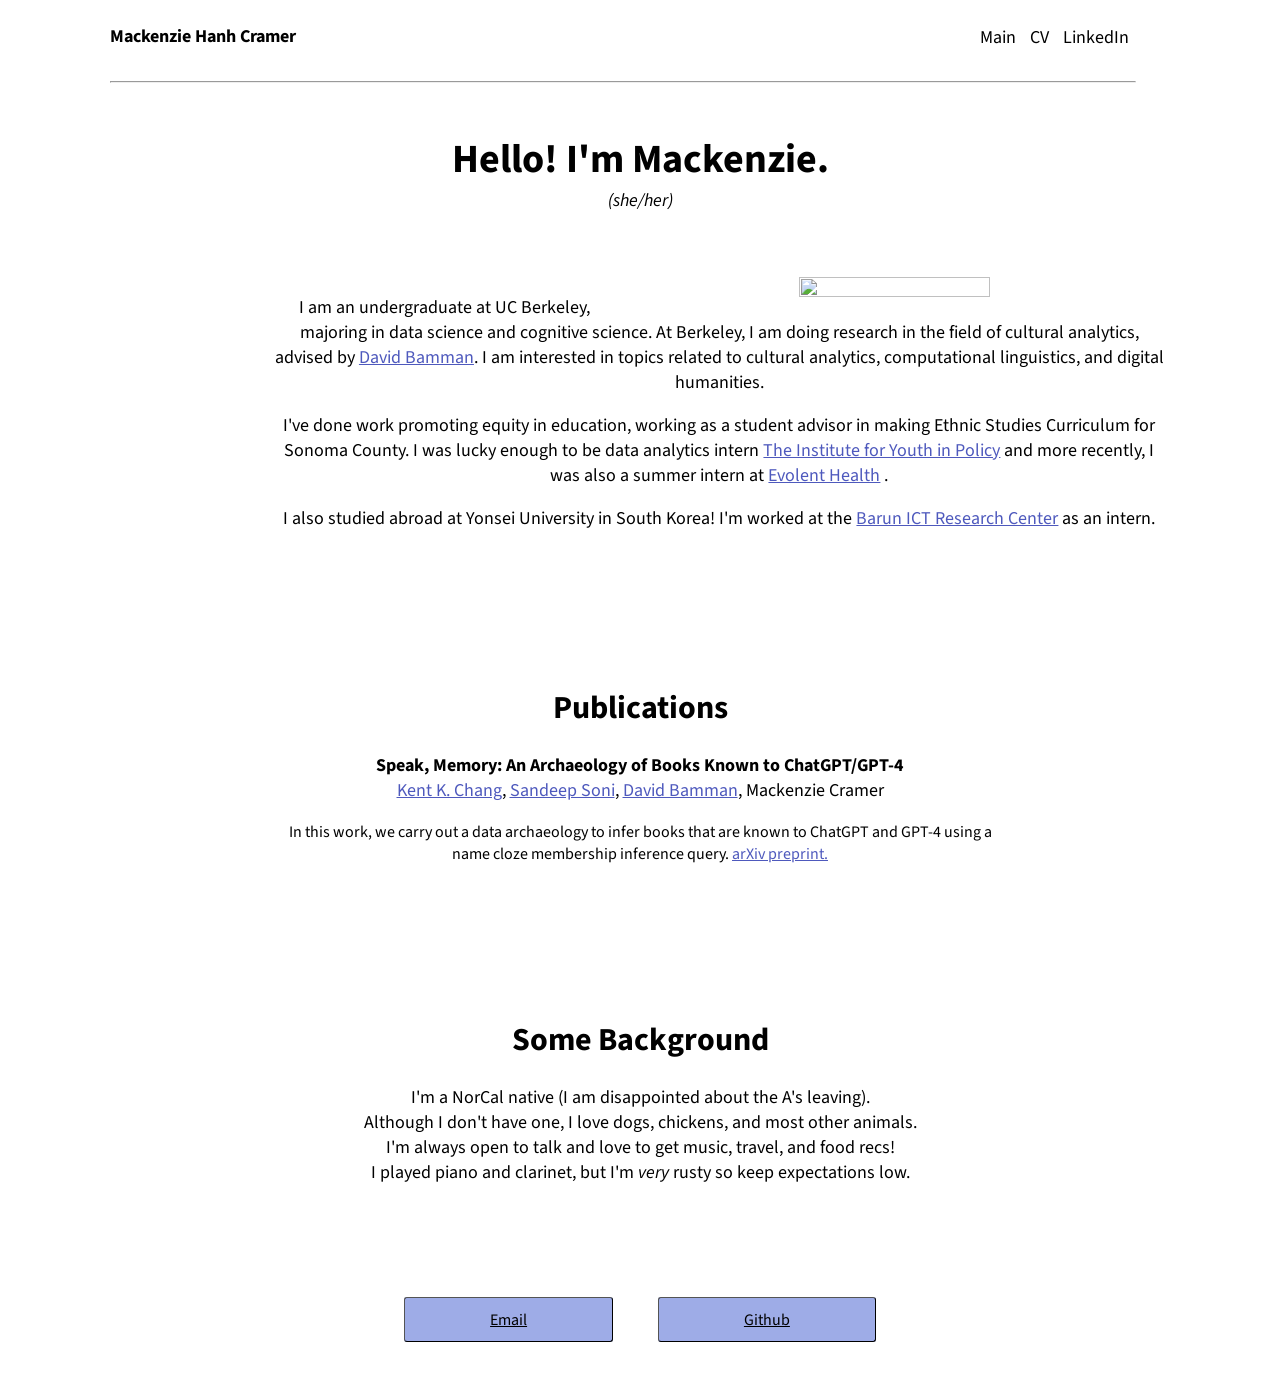
==== index.html @ 0bca453e "changes to header and mobile viewing" ====
<!DOCTYPE html>
<html lang ="en-US">
    <head>
        <title>Mackenzie Hanh Cramer</title>

        <meta name="viewport" content="width=device-width, initial-scale=1.0">
        <link href='https://fonts.googleapis.com/css?family=Source Sans Pro' rel='stylesheet'>
        
        <style>

            header {font-family: "Source Sans Pro", sans-serif;
                text-align: right;
                position: fixed;
                background-color: white;
                width: 80%;
                top: 0;
                z-index: 100;
                padding-bottom: 0px;}
            

            body {font-family: "Source Sans Pro", sans-serif;
                text-align: center;
                padding-left: 8%;
                padding-right: 8%;
                margin-top: 60px;
                z-index:1;}

            aside {
                width: 50%;
                padding-left: 1%;
                padding-right: 1%;
                padding-bottom: 1%;
                float: right;
                overflow-x: hidden;
            }

            a {
                color:rgb(78, 89, 189);
            }

            a.heading {
                padding: 1%; 
                color:rgb(0, 0, 0); 
                text-decoration:none;
            }

            a.heading:hover {font-weight:bolder;}

            a.button {
                padding: 1% 8%;
                margin: 2%;
                margin-bottom: 0px;
                border: 1px outset buttonborder;
                border-radius: 3px;
                color:rgb(0, 0, 0);
                background-color: rgb(158, 172, 231);
            }
            a.button:hover {color:rgb(255, 252, 252);
                background-color: darkblue;}

            div {padding-block-end: 115px;}

            .myspecial {
                display: flex;
                padding-block-end: 0px;
            }

            .myspecial > div {
                width:50%;
            }
            
        </style>
    </head>
     
    <body>   

        <header>

            <div class="myspecial">
                <div style="text-align: left; padding-block-end: 0px; font-size:large;">
                    <h4> Mackenzie Hanh Cramer </h4>
                </div>

                <div style="text-align: right; padding-block-end: 0px; font-size:large;">
                    <br />
                    <a class ="heading" href ="index.html">Main</a>
                    <a class ="heading" href ="cv.html">CV</a>
                    <a class ="heading" href ="https://www.linkedin.com/in/mackenzie-hanh-cramer" target = "_blank">LinkedIn</a>
                </div>

            </div>
            <hr style="width:100%; padding-left:0px; padding-right:0px; margin-left:0px; margin-right: 0px;"/>

        </header>
        

        <main>

            <div id="intro" style="padding-block-end: 2%">
                <br />
                <br />
                <h1 style="font-size:40px; margin-bottom:0px;">Hello! I'm Mackenzie.</h1>
                <p style="font-size:large; margin-top:0px"><i>(she/her)</i></p>
            </div>
            

            <div id="about"  style="text-align:center; font-size:large;">
                <!-- About -->
                    <br />

                    <aside id="profile photo">
                        <img src="https://lh3.googleusercontent.com/d/1N8BZI6rtzrjFdBgJNULTP0hNQIggQHMh=s10000?authuser=0" width=60% height=60%>
                    </aside>

                    <p style="padding-left:15%;">I am an undergraduate at UC Berkeley, majoring in data science and cognitive science.
                        At Berkeley, I am doing research in the field of cultural analytics, advised by 
                        <a href ="https://people.ischool.berkeley.edu/~dbamman/" target = _blank;>David Bamman</a>.
                        I am interested in topics related to cultural analytics, computational linguistics, and digital humanities.
                    </p>
            
                    <p style="padding-left:15%;">I've done work promoting equity in education, working as a student advisor in making Ethnic Studies
                        Curriculum for Sonoma County. 
                        I was lucky enough to be data analytics intern <a href ="https://yipinstitute.org" target = _blank;>The Institute for Youth in Policy</a> 
                        and more recently, I was also a summer intern at <a href ="https://www.evolent.com" target = _blank;>Evolent Health</a> . <br />
                    </p>

                    <p style="padding-left:15%;">I also studied abroad at Yonsei University in South Korea!
                        I'm worked at the <a href ="https://www.barunict.org" target = _blank;>Barun ICT Research Center</a> 
                        as an intern.<br />
                    </p>
            </div>


            <div id="publications" style="padding-left:15%; padding-right:15%">

                <!-- Publications -->
                <h1>Publications</h1>
                <p style="font-size: large"><b size=+2>Speak, Memory: An Archaeology of Books Known to ChatGPT/GPT-4</b><br />
                    <a href ="https://kentkc.org" target = "_blank">Kent K. Chang</a>, 
                    <a href ="https://sandeepsoni.github.io" target = "_blank">Sandeep Soni</a>, 
                    <a href ="https://people.ischool.berkeley.edu/~dbamman/" target = "_blank">David Bamman</a>, 
                    Mackenzie Cramer<br /></p>

                <p>In this work, we carry out a data archaeology to infer books that are known to ChatGPT 
                    and GPT-4 using a name cloze membership inference query. 
                <a href = "https://arxiv.org/abs/2305.00118" target = "_blank">arXiv preprint.</a></p>
                
            
            </div>

            <div id="background" style="padding-bottom: 10%">
                <!-- Background -->
                <h1>Some Background</h1>
                <p style="font-size: large">I'm a NorCal native (I am disappointed about the A's leaving).<br /> 
                    Although I don't have one, I love dogs, chickens, and most other animals.<br />
                    I'm always open to talk and love to get music, travel, and food recs! <br />
                    I played piano and clarinet, but I'm <em>very</em> rusty so keep expectations low.<br />
                </p>

            </div>

        </main>

        <footer>

            <div style="padding-bottom: 60px;">
                <a href="mailto:mackenziehanhcramer@gmail.edu" class="button">Email</a>
                <a href="https://github.com/mackenziehanhcramer" class="button" target = "_blank">Github</a>
            </div>

        </footer>

     </body>

</html>
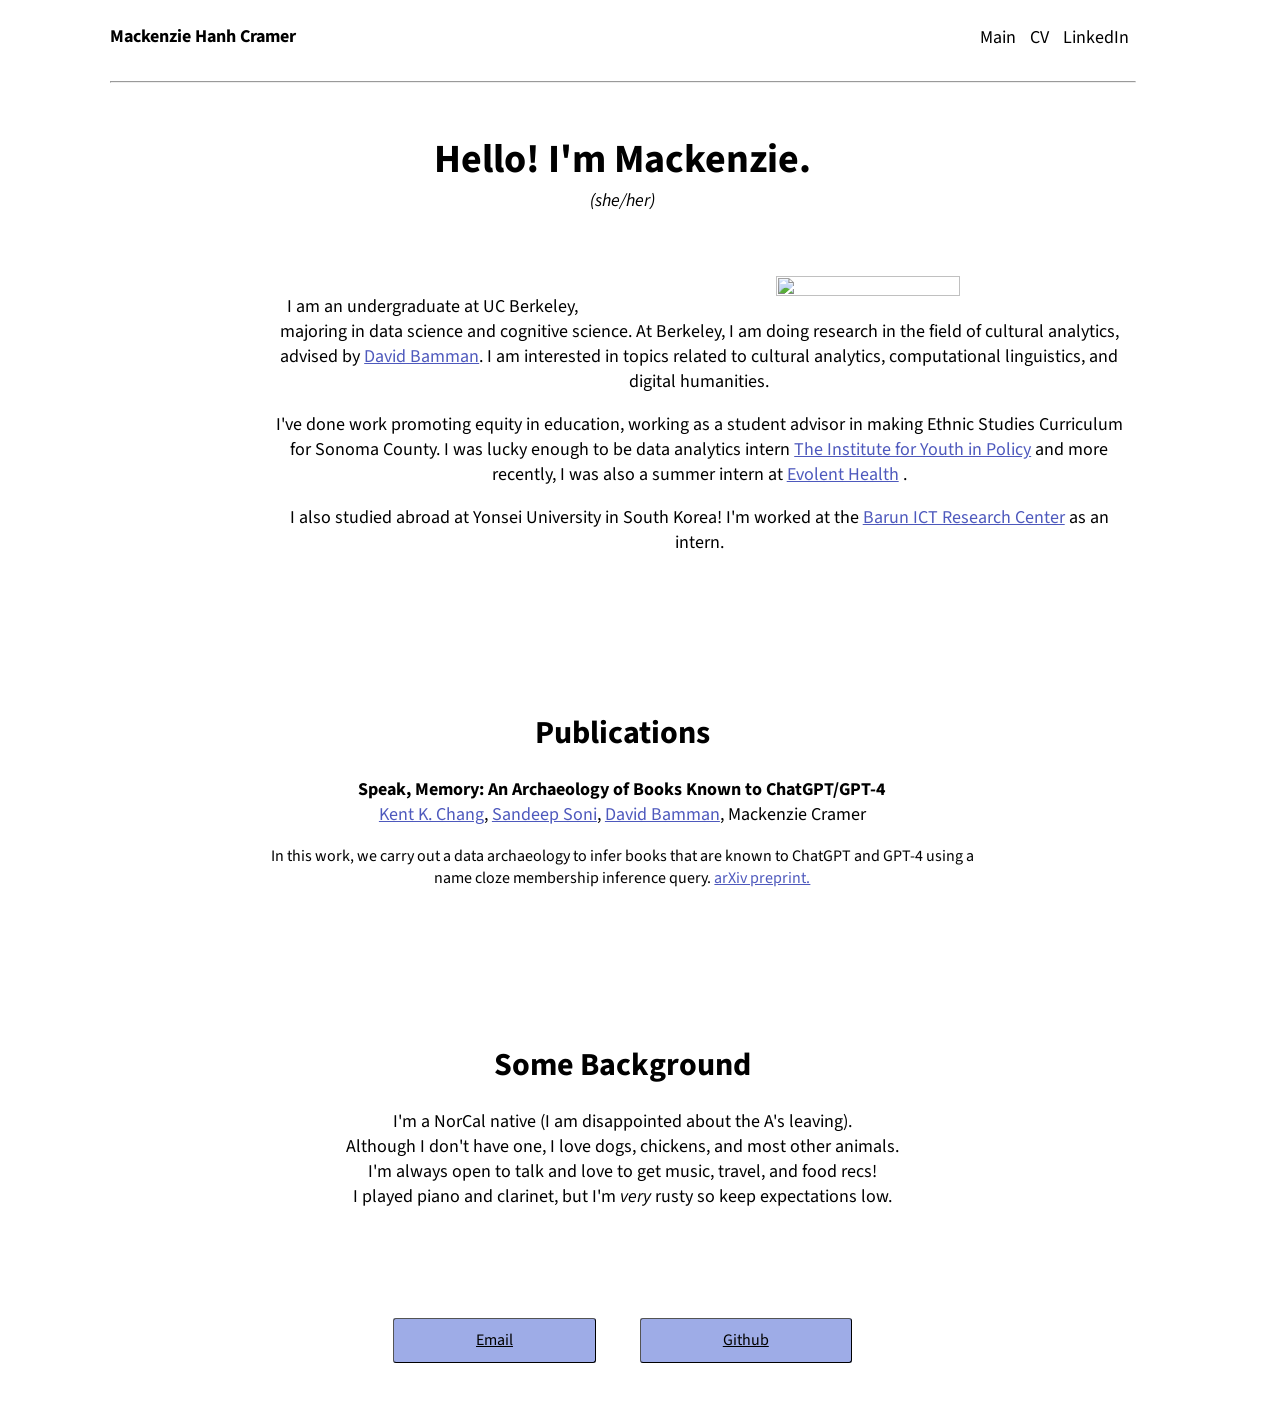
==== commit a84db1a1: "small adjustments" ====
--- a/index.html
+++ b/index.html
@@ -20,6 +20,7 @@
 
             body {font-family: "Source Sans Pro", sans-serif;
                 text-align: center;
+                width: 80%;
                 padding-left: 8%;
                 padding-right: 8%;
                 margin-top: 60px;
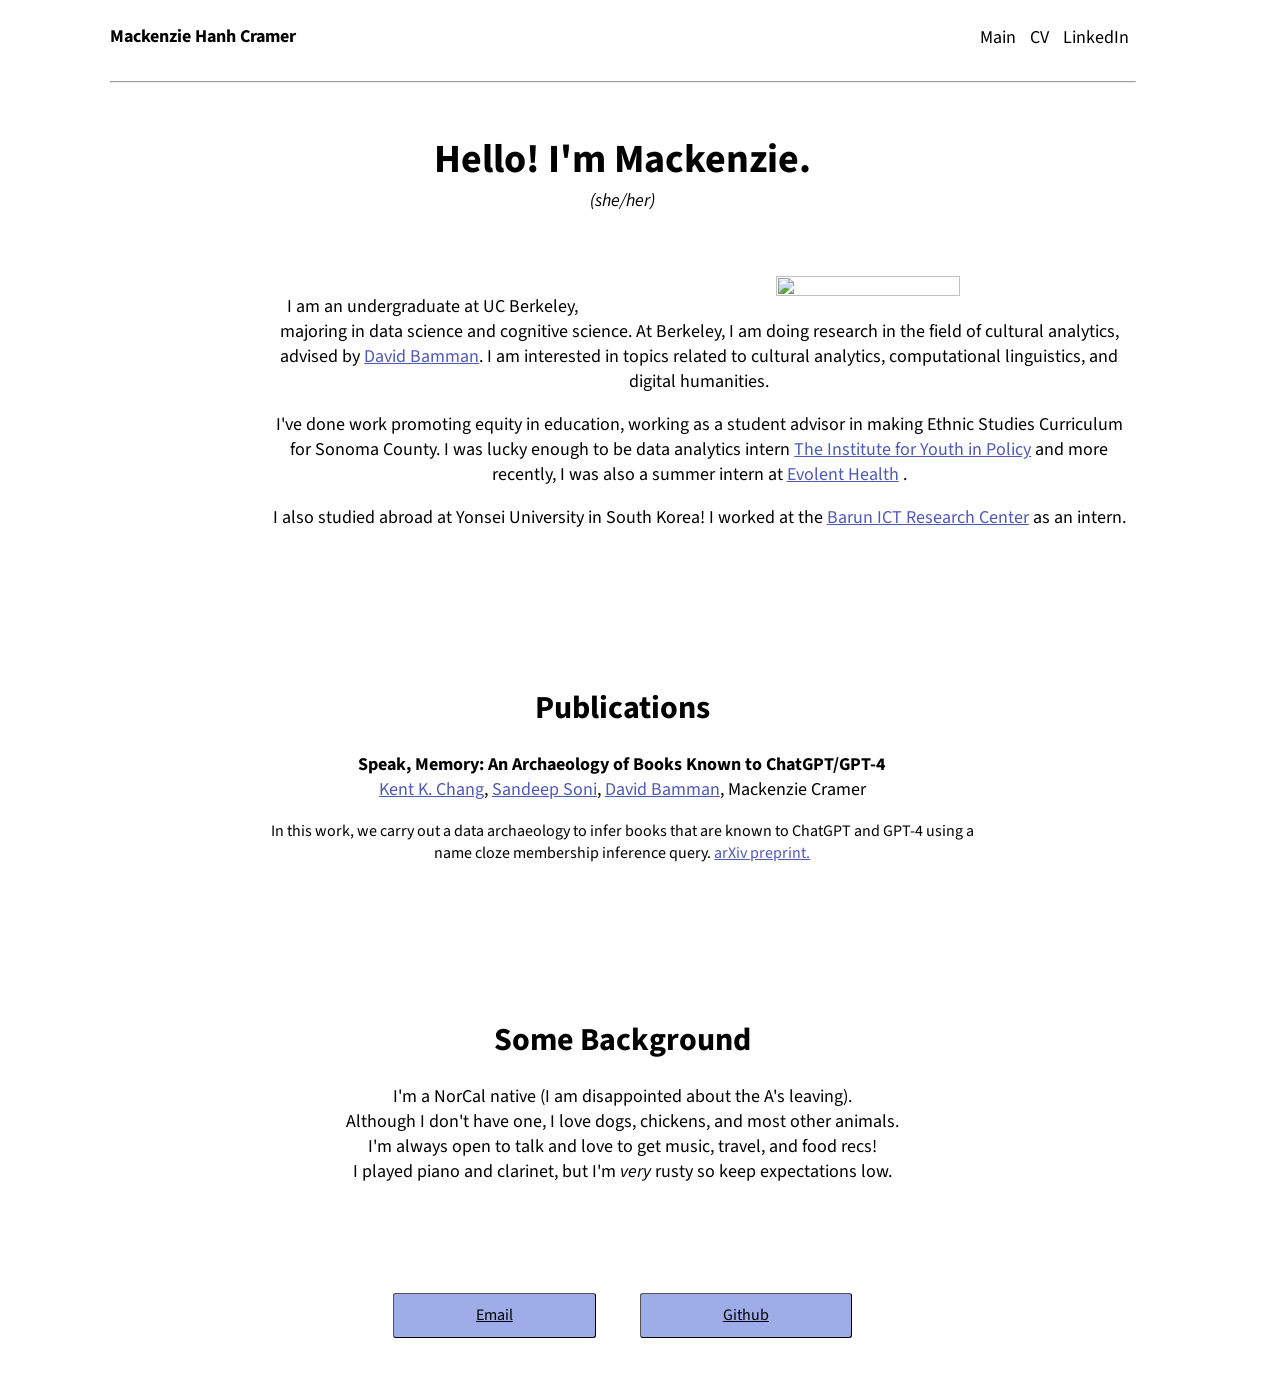
==== commit 07ec5b8b: "CV update and intro blurb fix" ====
--- a/index.html
+++ b/index.html
@@ -126,7 +126,7 @@
                     </p>
 
                     <p style="padding-left:15%;">I also studied abroad at Yonsei University in South Korea!
-                        I'm worked at the <a href ="https://www.barunict.org" target = _blank;>Barun ICT Research Center</a> 
+                        I worked at the <a href ="https://www.barunict.org" target = _blank;>Barun ICT Research Center</a> 
                         as an intern.<br />
                     </p>
             </div>
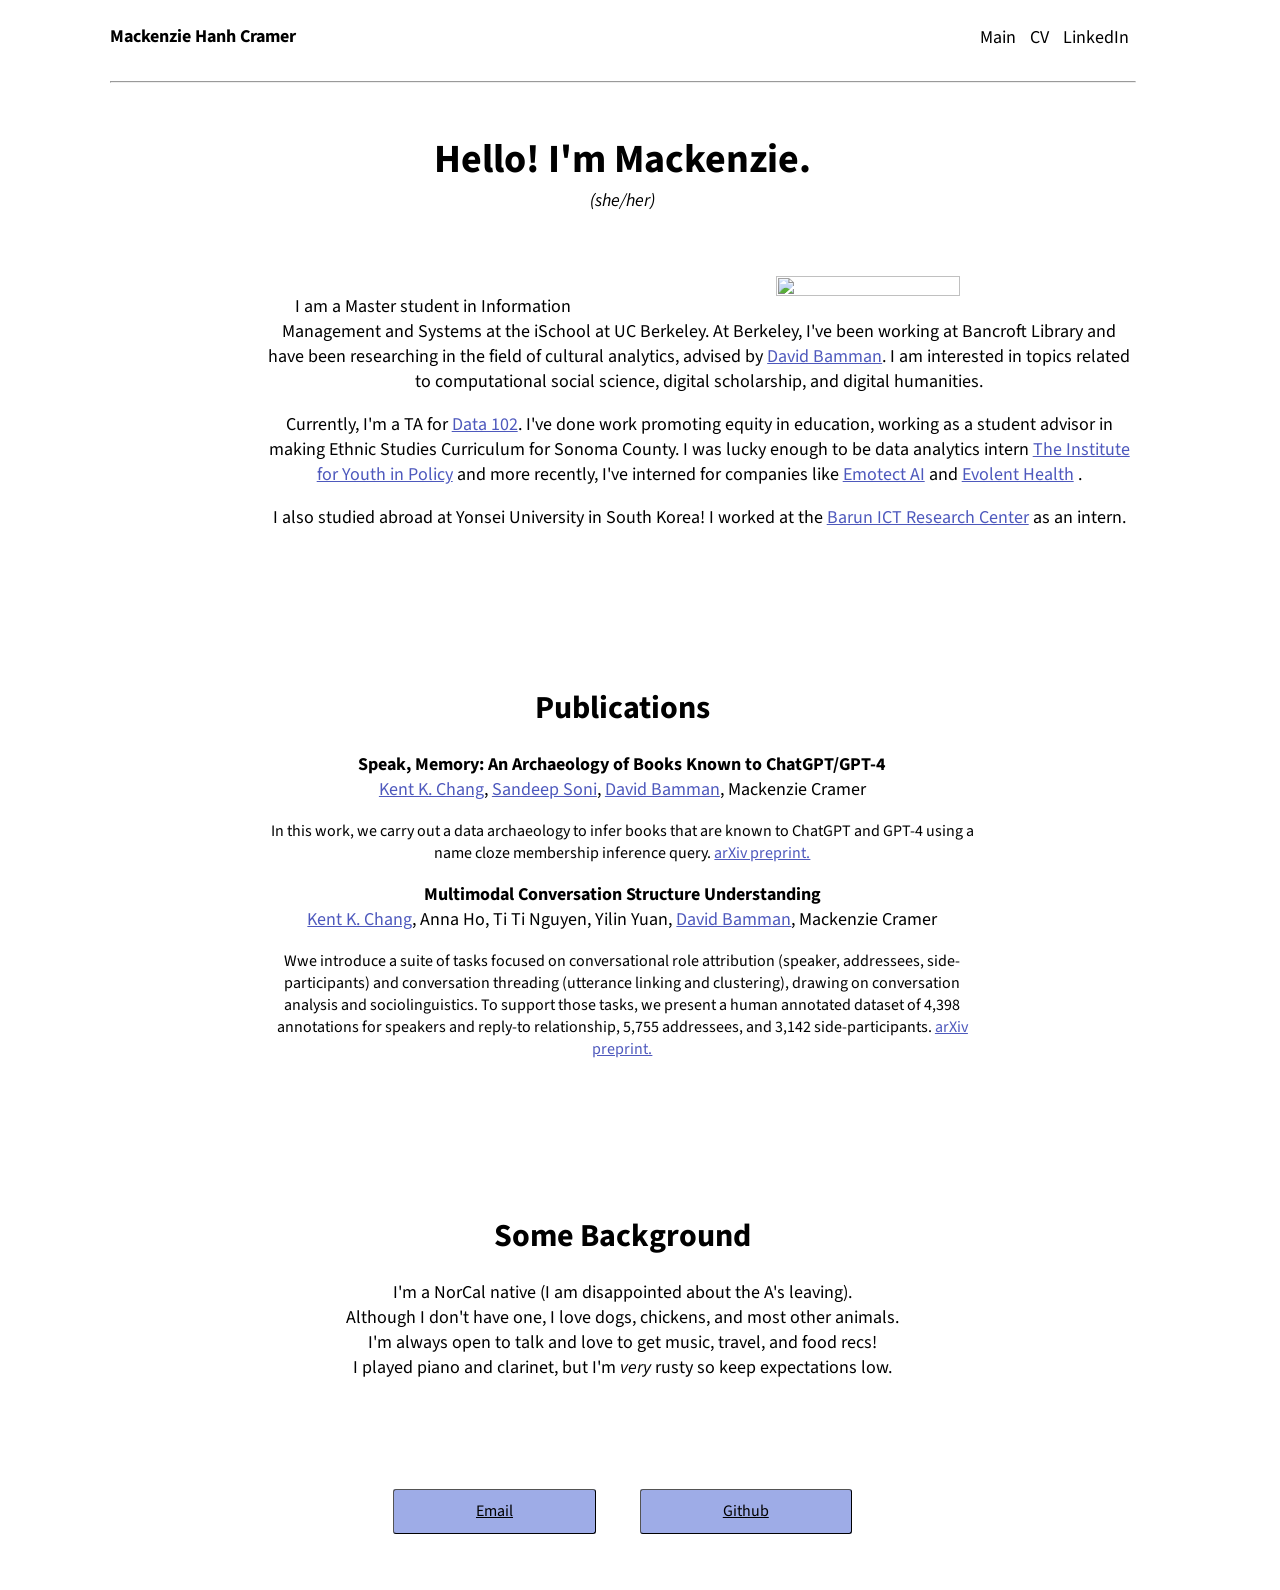
==== commit 99079876: "Updates for Fa2025" ====
--- a/index.html
+++ b/index.html
@@ -113,16 +113,17 @@
                         <img src="https://lh3.googleusercontent.com/d/1N8BZI6rtzrjFdBgJNULTP0hNQIggQHMh=s10000?authuser=0" width=60% height=60%>
                     </aside>
 
-                    <p style="padding-left:15%;">I am an undergraduate at UC Berkeley, majoring in data science and cognitive science.
-                        At Berkeley, I am doing research in the field of cultural analytics, advised by 
+                    <p style="padding-left:15%;">I am a Master student in Information Management and Systems at the iSchool at UC Berkeley.
+                        At Berkeley, I've been working at Bancroft Library and have been researching in the field of cultural analytics, advised by 
                         <a href ="https://people.ischool.berkeley.edu/~dbamman/" target = _blank;>David Bamman</a>.
-                        I am interested in topics related to cultural analytics, computational linguistics, and digital humanities.
+                        I am interested in topics related to computational social science, digital scholarship, and digital humanities.
                     </p>
             
-                    <p style="padding-left:15%;">I've done work promoting equity in education, working as a student advisor in making Ethnic Studies
+                    <p style="padding-left:15%;"> Currently, I'm a TA for <a href ="https://data102.org" target = _blank;>Data 102</a>.
+                        I've done work promoting equity in education, working as a student advisor in making Ethnic Studies
                         Curriculum for Sonoma County. 
                         I was lucky enough to be data analytics intern <a href ="https://yipinstitute.org" target = _blank;>The Institute for Youth in Policy</a> 
-                        and more recently, I was also a summer intern at <a href ="https://www.evolent.com" target = _blank;>Evolent Health</a> . <br />
+                        and more recently, I've interned for companies like <a href ="https://emotect.ai" target = _blank;>Emotect AI</a> and <a href ="https://www.evolent.com" target = _blank;>Evolent Health</a> . <br />
                     </p>
 
                     <p style="padding-left:15%;">I also studied abroad at Yonsei University in South Korea!
@@ -145,6 +146,18 @@
                 <p>In this work, we carry out a data archaeology to infer books that are known to ChatGPT 
                     and GPT-4 using a name cloze membership inference query. 
                 <a href = "https://arxiv.org/abs/2305.00118" target = "_blank">arXiv preprint.</a></p>
+
+                <p style="font-size: large"><b size=+2>Multimodal Conversation Structure Understanding</b><br />
+                    <a href ="https://kentkc.org" target = "_blank">Kent K. Chang</a>, 
+                    Anna Ho, 
+                    Ti Ti Nguyen, 
+                    Yilin Yuan,
+                    <a href ="https://people.ischool.berkeley.edu/~dbamman/" target = "_blank">David Bamman</a>, 
+                    Mackenzie Cramer<br /></p>
+
+                <p>Wwe introduce a suite of tasks focused on conversational role attribution (speaker, addressees, side-participants) and conversation threading (utterance linking and clustering), drawing on conversation analysis and sociolinguistics. 
+                    To support those tasks, we present a human annotated dataset of 4,398 annotations for speakers and reply-to relationship, 5,755 addressees, and 3,142 side-participants.
+                <a href = "https://arxiv.org/pdf/2505.17536" target = "_blank">arXiv preprint.</a></p>
                 
             
             </div>
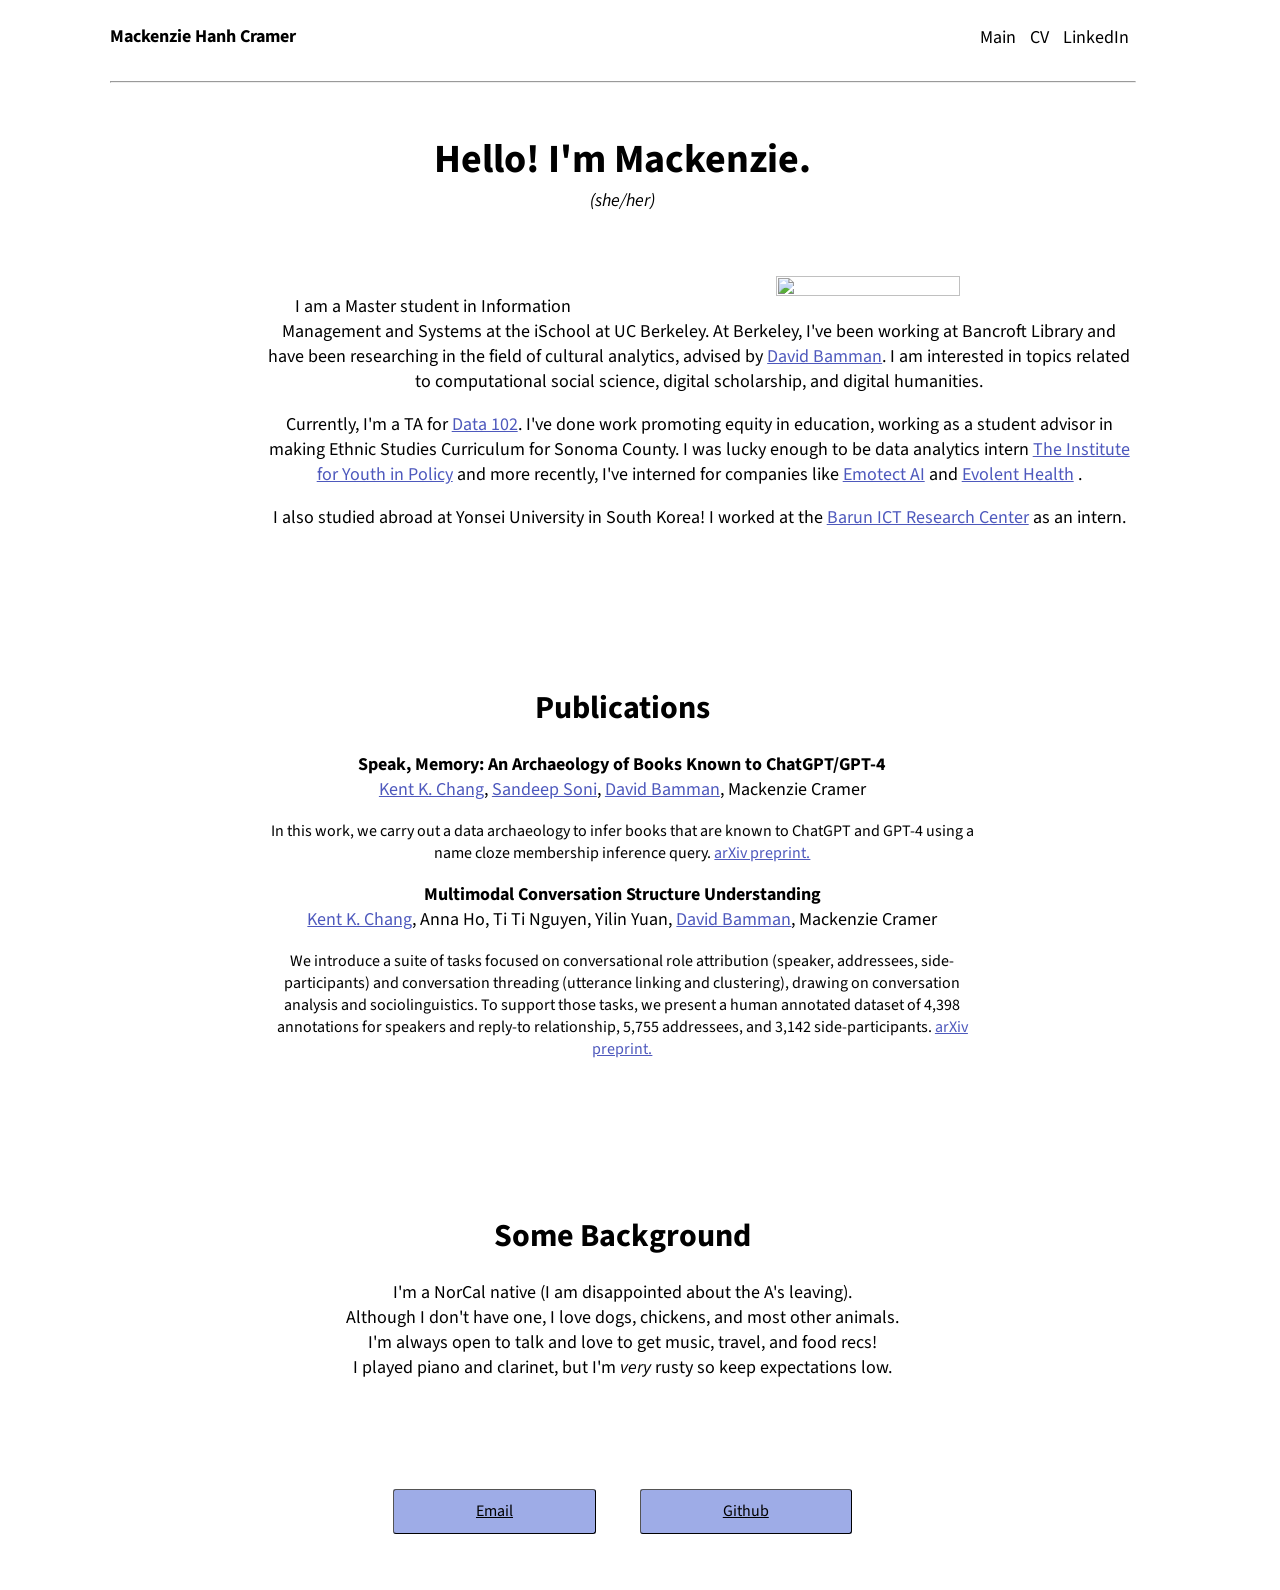
==== commit 007a953a: "Update multimodal blurb on index.html" ====
--- a/index.html
+++ b/index.html
@@ -155,7 +155,7 @@
                     <a href ="https://people.ischool.berkeley.edu/~dbamman/" target = "_blank">David Bamman</a>, 
                     Mackenzie Cramer<br /></p>
 
-                <p>Wwe introduce a suite of tasks focused on conversational role attribution (speaker, addressees, side-participants) and conversation threading (utterance linking and clustering), drawing on conversation analysis and sociolinguistics. 
+                <p>We introduce a suite of tasks focused on conversational role attribution (speaker, addressees, side-participants) and conversation threading (utterance linking and clustering), drawing on conversation analysis and sociolinguistics. 
                     To support those tasks, we present a human annotated dataset of 4,398 annotations for speakers and reply-to relationship, 5,755 addressees, and 3,142 side-participants.
                 <a href = "https://arxiv.org/pdf/2505.17536" target = "_blank">arXiv preprint.</a></p>
                 
@@ -186,4 +186,4 @@
 
      </body>
 
-</html>+</html>
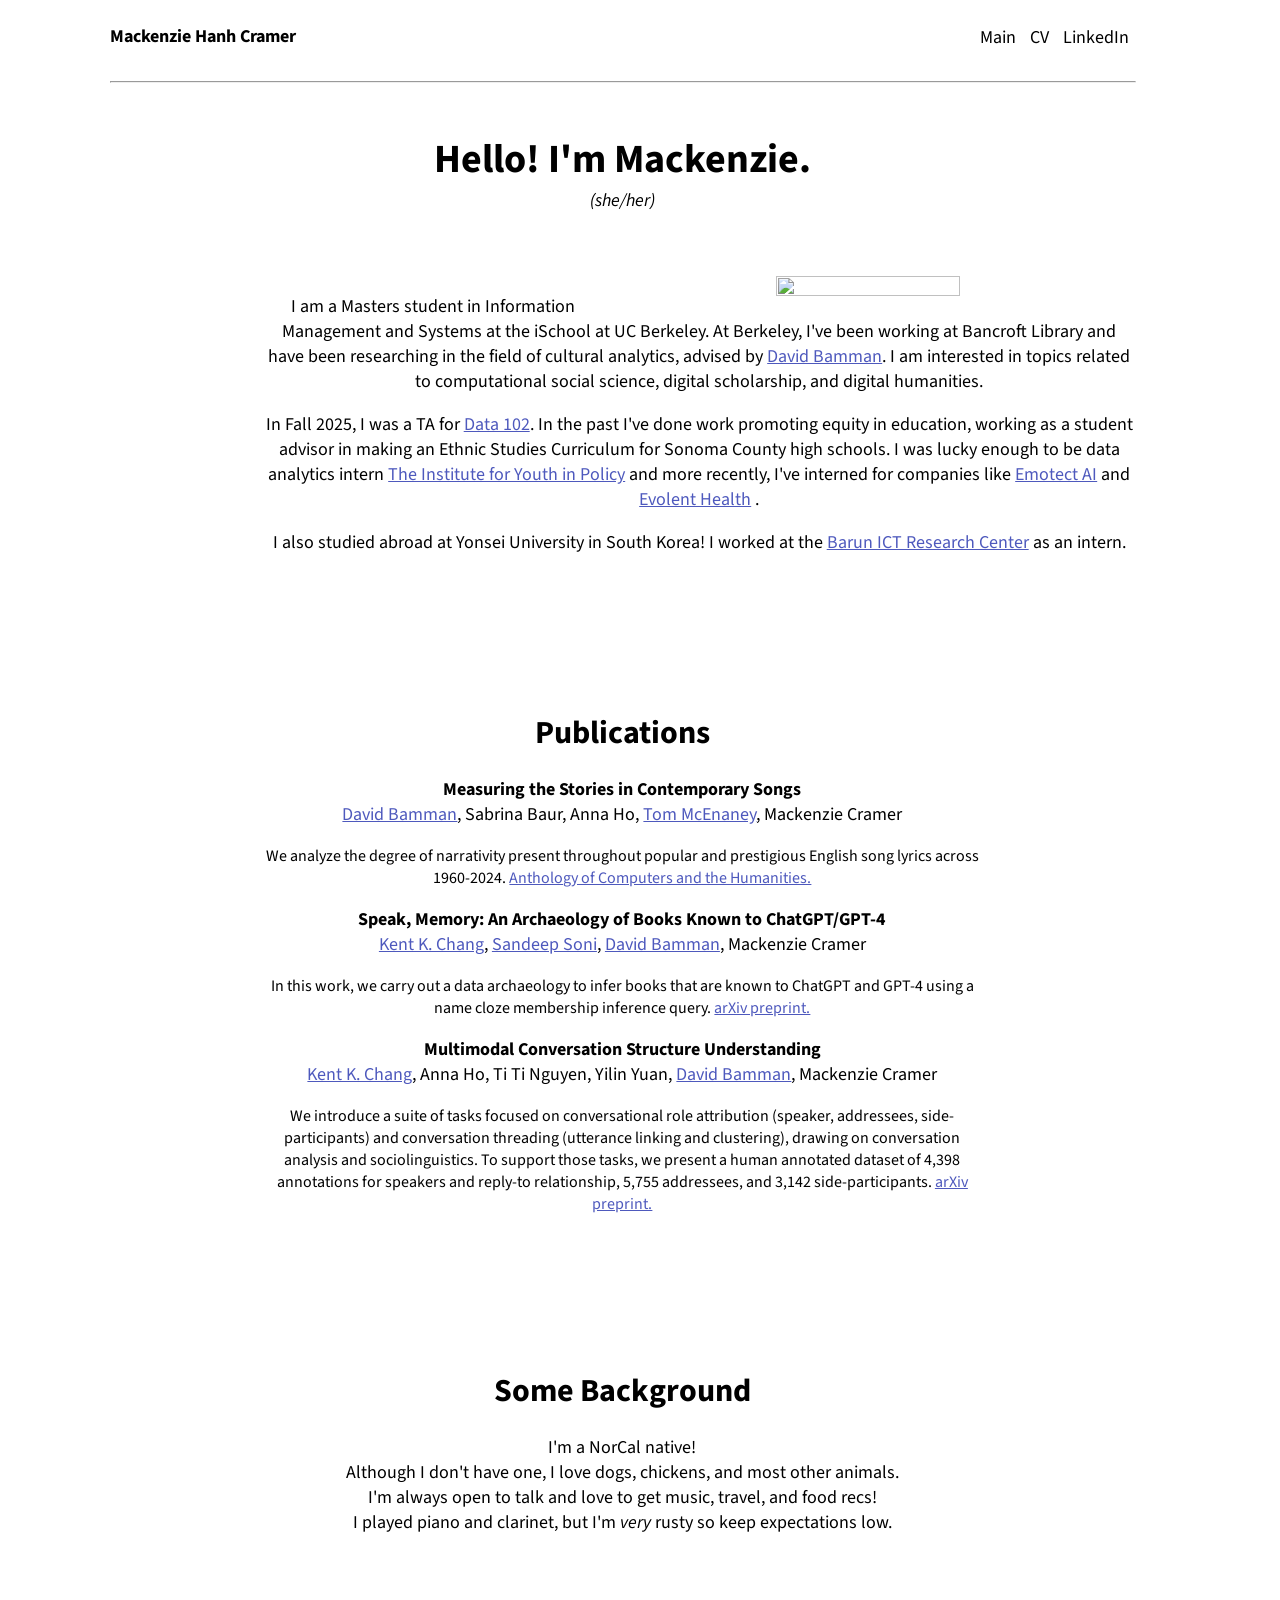
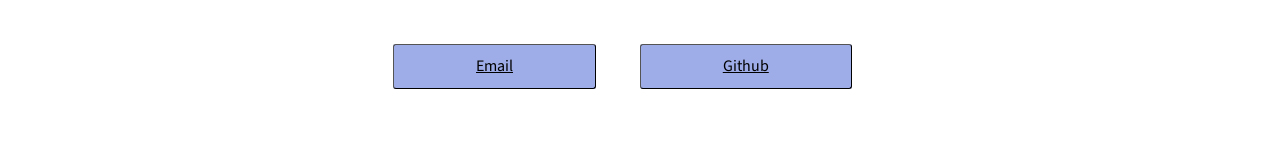
==== commit 53307af1: "Update publications, blurbs in index.html" ====
--- a/index.html
+++ b/index.html
@@ -113,15 +113,15 @@
                         <img src="https://lh3.googleusercontent.com/d/1N8BZI6rtzrjFdBgJNULTP0hNQIggQHMh=s10000?authuser=0" width=60% height=60%>
                     </aside>
 
-                    <p style="padding-left:15%;">I am a Master student in Information Management and Systems at the iSchool at UC Berkeley.
+                    <p style="padding-left:15%;">I am a Masters student in Information Management and Systems at the iSchool at UC Berkeley.
                         At Berkeley, I've been working at Bancroft Library and have been researching in the field of cultural analytics, advised by 
                         <a href ="https://people.ischool.berkeley.edu/~dbamman/" target = _blank;>David Bamman</a>.
                         I am interested in topics related to computational social science, digital scholarship, and digital humanities.
                     </p>
             
-                    <p style="padding-left:15%;"> Currently, I'm a TA for <a href ="https://data102.org" target = _blank;>Data 102</a>.
-                        I've done work promoting equity in education, working as a student advisor in making Ethnic Studies
-                        Curriculum for Sonoma County. 
+                    <p style="padding-left:15%;"> In Fall 2025, I was a TA for <a href ="https://data102.org" target = _blank;>Data 102</a>.
+                        In the past I've done work promoting equity in education, working as a student advisor in making an Ethnic Studies
+                        Curriculum for Sonoma County high schools. 
                         I was lucky enough to be data analytics intern <a href ="https://yipinstitute.org" target = _blank;>The Institute for Youth in Policy</a> 
                         and more recently, I've interned for companies like <a href ="https://emotect.ai" target = _blank;>Emotect AI</a> and <a href ="https://www.evolent.com" target = _blank;>Evolent Health</a> . <br />
                     </p>
@@ -137,6 +137,16 @@
 
                 <!-- Publications -->
                 <h1>Publications</h1>
+                <p style="font-size: large"><b size=+2>Measuring the Stories in Contemporary Songs</b><br />
+                    <a href ="https://people.ischool.berkeley.edu/~dbamman/" target = "_blank">David Bamman</a>,
+                    Sabrina Baur,
+                    Anna Ho,
+                    <a href ="https://complit.berkeley.edu/people/tom-mcenaney" target = "_blank">Tom McEnaney</a>,
+                    Mackenzie Cramer<br /></p>
+
+                <p>We analyze the degree of narrativity present throughout popular and prestigious English song lyrics across 1960-2024. 
+                <a href = "https://anthology.ach.org/volumes/vol0003/measuring-stories-in-contemporary-songs/10.63744@w9C0wDxmZTVt.pdf" target = "_blank">Anthology of Computers and the Humanities.</a></p>
+
                 <p style="font-size: large"><b size=+2>Speak, Memory: An Archaeology of Books Known to ChatGPT/GPT-4</b><br />
                     <a href ="https://kentkc.org" target = "_blank">Kent K. Chang</a>, 
                     <a href ="https://sandeepsoni.github.io" target = "_blank">Sandeep Soni</a>, 
@@ -165,7 +175,7 @@
             <div id="background" style="padding-bottom: 10%">
                 <!-- Background -->
                 <h1>Some Background</h1>
-                <p style="font-size: large">I'm a NorCal native (I am disappointed about the A's leaving).<br /> 
+                <p style="font-size: large">I'm a NorCal native!<br /> 
                     Although I don't have one, I love dogs, chickens, and most other animals.<br />
                     I'm always open to talk and love to get music, travel, and food recs! <br />
                     I played piano and clarinet, but I'm <em>very</em> rusty so keep expectations low.<br />
@@ -178,7 +188,7 @@
         <footer>
 
             <div style="padding-bottom: 60px;">
-                <a href="mailto:mackenziehanhcramer@gmail.edu" class="button">Email</a>
+                <a href="mailto:mackenzie.hanh@ischool.berkeley.edu" class="button">Email</a>
                 <a href="https://github.com/mackenziehanhcramer" class="button" target = "_blank">Github</a>
             </div>
 
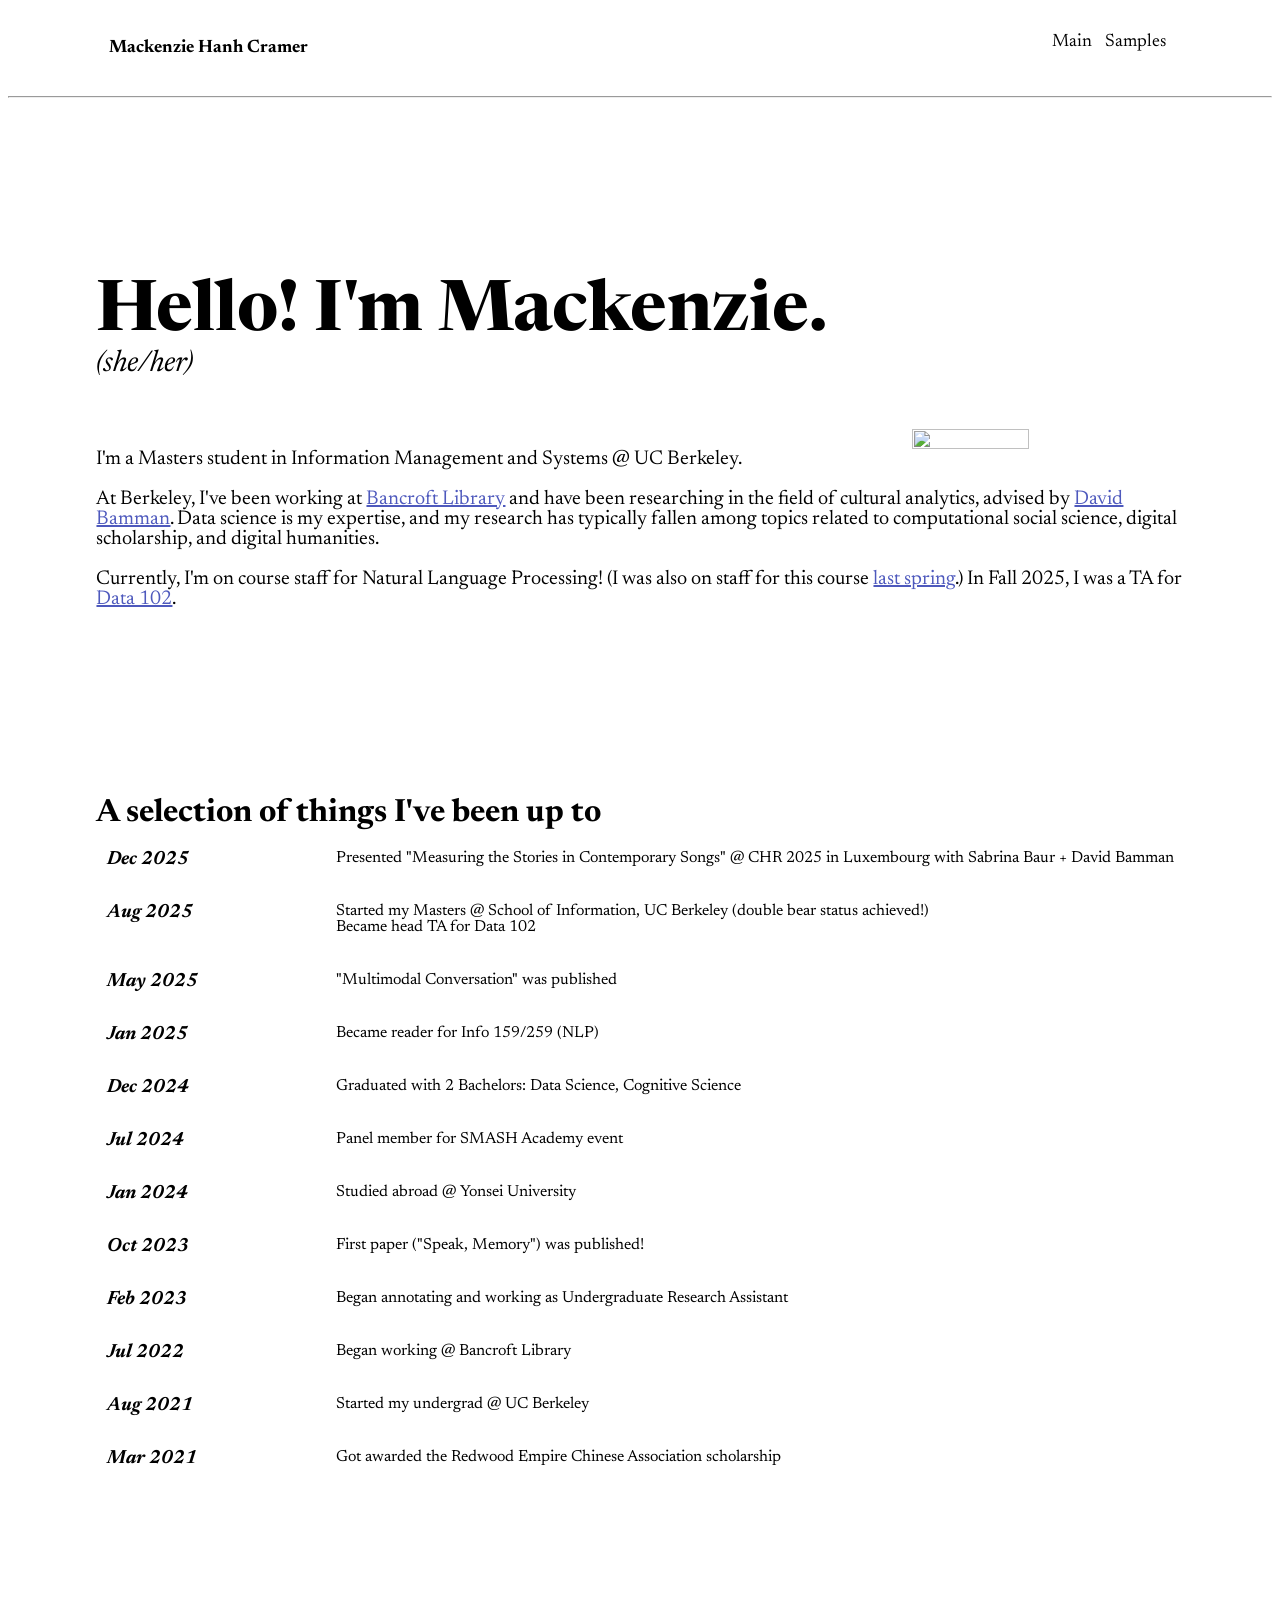
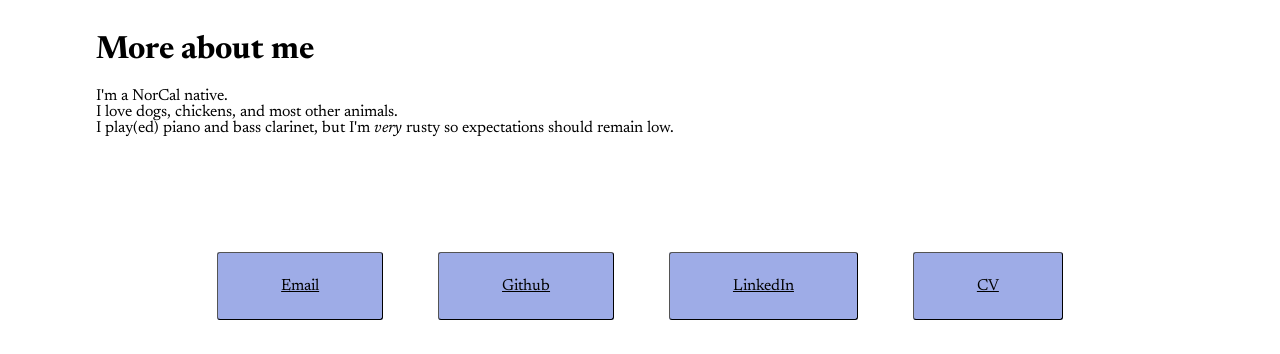
==== commit ac69e5c2: "some style updates" ====
--- a/index.html
+++ b/index.html
@@ -1,184 +1,130 @@
 <!DOCTYPE html>
 <html lang ="en-US">
     <head>
+        <link rel="stylesheet" href="styler.css">
         <title>Mackenzie Hanh Cramer</title>
-
         <meta name="viewport" content="width=device-width, initial-scale=1.0">
-        <link href='https://fonts.googleapis.com/css?family=Source Sans Pro' rel='stylesheet'>
-        
-        <style>
-
-            header {font-family: "Source Sans Pro", sans-serif;
-                text-align: right;
-                position: fixed;
-                background-color: white;
-                width: 80%;
-                top: 0;
-                z-index: 100;
-                padding-bottom: 0px;}
-            
-
-            body {font-family: "Source Sans Pro", sans-serif;
-                text-align: center;
-                width: 80%;
-                padding-left: 8%;
-                padding-right: 8%;
-                margin-top: 60px;
-                z-index:1;}
-
-            aside {
-                width: 50%;
-                padding-left: 1%;
-                padding-right: 1%;
-                padding-bottom: 1%;
-                float: right;
-                overflow-x: hidden;
-            }
-
-            a {
-                color:rgb(78, 89, 189);
-            }
-
-            a.heading {
-                padding: 1%; 
-                color:rgb(0, 0, 0); 
-                text-decoration:none;
-            }
-
-            a.heading:hover {font-weight:bolder;}
-
-            a.button {
-                padding: 1% 8%;
-                margin: 2%;
-                margin-bottom: 0px;
-                border: 1px outset buttonborder;
-                border-radius: 3px;
-                color:rgb(0, 0, 0);
-                background-color: rgb(158, 172, 231);
-            }
-            a.button:hover {color:rgb(255, 252, 252);
-                background-color: darkblue;}
-
-            div {padding-block-end: 115px;}
-
-            .myspecial {
-                display: flex;
-                padding-block-end: 0px;
-            }
-
-            .myspecial > div {
-                width:50%;
-            }
-            
-        </style>
     </head>
      
     <body>   
 
         <header>
-
-            <div class="myspecial">
-                <div style="text-align: left; padding-block-end: 0px; font-size:large;">
+            <div class="special-heading">
+                <div style="text-align: left">
                     <h4> Mackenzie Hanh Cramer </h4>
                 </div>
 
-                <div style="text-align: right; padding-block-end: 0px; font-size:large;">
+                <div style="text-align: right">
                     <br />
                     <a class ="heading" href ="index.html">Main</a>
-                    <a class ="heading" href ="cv.html">CV</a>
-                    <a class ="heading" href ="https://www.linkedin.com/in/mackenzie-hanh-cramer" target = "_blank">LinkedIn</a>
+                    <a class ="heading" href ="samples.html">Samples</a>
                 </div>
 
             </div>
-            <hr style="width:100%; padding-left:0px; padding-right:0px; margin-left:0px; margin-right: 0px;"/>
-
+            <hr style="width:device-width"/>
         </header>
-        
 
         <main>
 
-            <div id="intro" style="padding-block-end: 2%">
-                <br />
-                <br />
-                <h1 style="font-size:40px; margin-bottom:0px;">Hello! I'm Mackenzie.</h1>
-                <p style="font-size:large; margin-top:0px"><i>(she/her)</i></p>
+            <div class="intro">
+                <h1>Hello! I'm Mackenzie.</h1>
+                <p><i>(she/her)</i></p>
             </div>
             
 
-            <div id="about"  style="text-align:center; font-size:large;">
+            <div class="about">
                 <!-- About -->
                     <br />
-
                     <aside id="profile photo">
-                        <img src="https://lh3.googleusercontent.com/d/1N8BZI6rtzrjFdBgJNULTP0hNQIggQHMh=s10000?authuser=0" width=60% height=60%>
+                        <img src="https://lh3.googleusercontent.com/d/1N8BZI6rtzrjFdBgJNULTP0hNQIggQHMh=s10000?authuser=0">
                     </aside>
 
-                    <p style="padding-left:15%;">I am a Masters student in Information Management and Systems at the iSchool at UC Berkeley.
-                        At Berkeley, I've been working at Bancroft Library and have been researching in the field of cultural analytics, advised by 
+                    <p>I'm a Masters student in Information Management and Systems @ UC Berkeley.</p>
+                        At Berkeley, I've been working at 
+                        <a href ="https://www.lib.berkeley.edu/visit/bancroft" target = _blank;>Bancroft Library</a> and have been researching in the field of cultural analytics, advised by 
                         <a href ="https://people.ischool.berkeley.edu/~dbamman/" target = _blank;>David Bamman</a>.
-                        I am interested in topics related to computational social science, digital scholarship, and digital humanities.
+                        Data science is my expertise, and my research has typically fallen among topics related to computational social science, digital scholarship, and digital humanities.
                     </p>
             
-                    <p style="padding-left:15%;"> In Fall 2025, I was a TA for <a href ="https://data102.org" target = _blank;>Data 102</a>.
-                        In the past I've done work promoting equity in education, working as a student advisor in making an Ethnic Studies
-                        Curriculum for Sonoma County high schools. 
-                        I was lucky enough to be data analytics intern <a href ="https://yipinstitute.org" target = _blank;>The Institute for Youth in Policy</a> 
-                        and more recently, I've interned for companies like <a href ="https://emotect.ai" target = _blank;>Emotect AI</a> and <a href ="https://www.evolent.com" target = _blank;>Evolent Health</a> . <br />
+                    <p> Currently, I'm on course staff for Natural Language Processing! (I was also on staff for this course <a href ="https://people.ischool.berkeley.edu/~dbamman/nlp25.html" target = _blank;>last spring</a>.)
+                        In Fall 2025, I was a TA for <a href ="https://data102.org" target = _blank;>Data 102</a>.
                     </p>
 
-                    <p style="padding-left:15%;">I also studied abroad at Yonsei University in South Korea!
-                        I worked at the <a href ="https://www.barunict.org" target = _blank;>Barun ICT Research Center</a> 
-                        as an intern.<br />
-                    </p>
+                    </br>
             </div>
 
+            <div class="timeline">
+                <h1>A selection of things I've been up to</h1>
 
-            <div id="publications" style="padding-left:15%; padding-right:15%">
+                <article class="event">
+                    <aside class="timeline-date">Dec 2025</aside>
+                    <p class="timeline-content">Presented "Measuring the Stories in Contemporary Songs" @ CHR 2025 in Luxembourg with Sabrina Baur + David Bamman</p>
+                </article>
 
-                <!-- Publications -->
-                <h1>Publications</h1>
-                <p style="font-size: large"><b size=+2>Measuring the Stories in Contemporary Songs</b><br />
-                    <a href ="https://people.ischool.berkeley.edu/~dbamman/" target = "_blank">David Bamman</a>,
-                    Sabrina Baur,
-                    Anna Ho,
-                    <a href ="https://complit.berkeley.edu/people/tom-mcenaney" target = "_blank">Tom McEnaney</a>,
-                    Mackenzie Cramer<br /></p>
+                <article class="event">
+                    <aside class="timeline-date">Aug 2025</aside>
+                    <p class="timeline-content">Started my Masters @ School of Information, UC Berkeley (double bear status achieved!)</br>
+                    Became head TA for Data 102</p>
+                </article>
 
-                <p>We analyze the degree of narrativity present throughout popular and prestigious English song lyrics across 1960-2024. 
-                <a href = "https://anthology.ach.org/volumes/vol0003/measuring-stories-in-contemporary-songs/10.63744@w9C0wDxmZTVt.pdf" target = "_blank">Anthology of Computers and the Humanities.</a></p>
+                <article class="event">
+                    <aside class="timeline-date">May 2025</aside>
+                    <p class="timeline-content">"Multimodal Conversation" was published</p>
+                </article>
 
-                <p style="font-size: large"><b size=+2>Speak, Memory: An Archaeology of Books Known to ChatGPT/GPT-4</b><br />
-                    <a href ="https://kentkc.org" target = "_blank">Kent K. Chang</a>, 
-                    <a href ="https://sandeepsoni.github.io" target = "_blank">Sandeep Soni</a>, 
-                    <a href ="https://people.ischool.berkeley.edu/~dbamman/" target = "_blank">David Bamman</a>, 
-                    Mackenzie Cramer<br /></p>
+                <article class="event">
+                    <aside class="timeline-date">Jan 2025</aside>
+                    <p class="timeline-content">Became reader for Info 159/259 (NLP)</p>
+                </article>
 
-                <p>In this work, we carry out a data archaeology to infer books that are known to ChatGPT 
-                    and GPT-4 using a name cloze membership inference query. 
-                <a href = "https://arxiv.org/abs/2305.00118" target = "_blank">arXiv preprint.</a></p>
+                <article class="event">
+                    <aside class="timeline-date">Dec 2024</aside>
+                    <p class="timeline-content">Graduated with 2 Bachelors: Data Science, Cognitive Science</p>
+                </article>
 
-                <p style="font-size: large"><b size=+2>Multimodal Conversation Structure Understanding</b><br />
-                    <a href ="https://kentkc.org" target = "_blank">Kent K. Chang</a>, 
-                    Anna Ho, 
-                    Ti Ti Nguyen, 
-                    Yilin Yuan,
-                    <a href ="https://people.ischool.berkeley.edu/~dbamman/" target = "_blank">David Bamman</a>, 
-                    Mackenzie Cramer<br /></p>
+                <article class="event">
+                    <aside class="timeline-date">Jul 2024</aside>
+                    <p class="timeline-content">Panel member for SMASH Academy event</p>
+                </article>
 
-                <p>We introduce a suite of tasks focused on conversational role attribution (speaker, addressees, side-participants) and conversation threading (utterance linking and clustering), drawing on conversation analysis and sociolinguistics. 
-                    To support those tasks, we present a human annotated dataset of 4,398 annotations for speakers and reply-to relationship, 5,755 addressees, and 3,142 side-participants.
-                <a href = "https://arxiv.org/pdf/2505.17536" target = "_blank">arXiv preprint.</a></p>
-                
-            
+                <article class="event">
+                    <aside class="timeline-date">Jan 2024</aside>
+                    <p class="timeline-content">Studied abroad @ Yonsei University</p>
+                </article>
+
+                <article class="event">
+                    <aside class="timeline-date">Oct 2023</aside>
+                    <p class="timeline-content">First paper ("Speak, Memory") was published!</p>
+                </article>
+
+                <article class="event">
+                    <aside class="timeline-date">Feb 2023</aside>
+                    <p class="timeline-content">Began annotating and working as Undergraduate Research Assistant</p>
+                </article>
+
+                <article class="event">
+                    <aside class="timeline-date">Jul 2022</aside>
+                    <p class="timeline-content">Began working @ Bancroft Library</p>
+                </article>
+
+                <article class="event">
+                    <aside class="timeline-date">Aug 2021</aside>
+                    <p class="timeline-content">Started my undergrad @ UC Berkeley</p>
+                </article>
+
+                <article class="event">
+                    <aside class="timeline-date">Mar 2021</aside>
+                    <p class="timeline-content">Got awarded the Redwood Empire Chinese Association scholarship</p>
+                </article>
+
             </div>
 
-            <div id="background" style="padding-bottom: 10%">
+            <div class="background">
                 <!-- Background -->
-                <h1>Some Background</h1>
-                <p style="font-size: large">I'm a NorCal native!<br /> 
-                    Although I don't have one, I love dogs, chickens, and most other animals.<br />
-                    I'm always open to talk and love to get music, travel, and food recs! <br />
-                    I played piano and clarinet, but I'm <em>very</em> rusty so keep expectations low.<br />
+                <h1>More about me</h1>
+                <p>I'm a NorCal native.<br /> 
+                    I love dogs, chickens, and most other animals.<br />
+                    I play(ed) piano and bass clarinet, but I'm <em>very</em> rusty so expectations should remain low.<br />
                 </p>
 
             </div>
@@ -186,14 +132,14 @@
         </main>
 
         <footer>
-
-            <div style="padding-bottom: 60px;">
+            <div class="footer-bottom">
                 <a href="mailto:mackenzie.hanh@ischool.berkeley.edu" class="button">Email</a>
                 <a href="https://github.com/mackenziehanhcramer" class="button" target = "_blank">Github</a>
+                <a href ="https://www.linkedin.com/in/mackenzie-hanh-cramer" class="button" target = "_blank">LinkedIn</a>
+                <a href ="cv.html" class="button">CV</a>
             </div>
-
         </footer>
 
      </body>
 
-</html>
+</html>
--- a/styler.css
+++ b/styler.css
@@ -0,0 +1,163 @@
+@import url(https://fonts.googleapis.com/css?family=Newsreader);
+
+header {
+    font-family: "Newsreader", sans-serif;
+    text-align: center;
+    width: device-width;
+    position:sticky;
+    top:0;
+    background:white;
+}
+
+.special-heading {
+    display: flex;
+    padding-block-end: 0px;
+    margin:15px;
+    font-size:large;
+    padding-left:0%;
+    padding-right:0%;
+}
+
+.special-heading > div {
+    width:50%;
+    padding-block-end: 0px;
+}
+
+body {
+    font-family: "Newsreader", sans-serif;
+    text-align: left;
+    cursor: grab;
+}
+
+.footer-bottom {
+    font-family: "Newsreader", sans-serif;
+    text-align: center;
+    width: device-width;
+    bottom:0;
+    padding:0;
+    padding-bottom:3%;
+    height: 30px;
+}
+
+img{
+    width: 60%;
+    height: 60%;
+    margin:auto;
+
+    display:block;
+    max-width: 200px;
+    min-width:150px;
+}
+
+div {
+    padding-block-end: 10%;
+    clear:both;
+    padding-left:7%;
+    padding-right:7%;
+}
+
+.intro {
+    padding-top:10%;
+    padding-bottom:0%;
+}
+
+.intro > h1 {
+    font-size:70px; 
+    margin-bottom:0px;
+}
+
+.intro > p {
+    font-size:30px; 
+    margin-top:0px
+}
+
+.about {
+    text-align:left; 
+    font-size:20px;
+}
+
+.event{
+    padding:0%;
+    margin:0%;
+    padding-bottom: 5px;
+    clear:both;
+}
+
+.timeline-date{
+    float:left;
+    width: 20%;
+    font-size: larger;
+    font-weight: bold;
+    font-style: italic;
+}
+
+.timeline-contet{
+    float:right;
+    width: 80%;
+}
+
+.paper{
+    padding-block-end:10px;
+}
+
+.pub-title{
+    padding:0;
+    margin:0;
+}
+
+button{
+    height:35px;
+    font-family: "Newsreader", sans-serif;
+    font-weight:bold;
+    
+}
+
+.pub-authors{
+    margin:0;
+    margin-bottom:5px;
+    padding:0;
+    font-style: italic;
+}
+
+.pub-desc{
+    margin-top:0;
+    padding-top:0;
+}
+
+aside {
+    width: 30%;
+    padding-left: 1%;
+    padding-right: 1%;
+    padding-bottom: 1%;
+    float: right;
+    overflow-x: hidden;
+}
+
+a {
+    color:rgb(78, 89, 189);
+}
+
+a.heading {
+    padding: 1%;
+    color:rgb(0, 0, 0); 
+    text-decoration:none;
+}
+
+a.heading:hover {
+    font-weight:bolder;
+}
+
+a.button {
+    padding: 2% 5%;
+    margin: 2%;
+    margin-bottom: 0px;
+    border: 1px outset buttonborder;
+    border-radius: 3px;
+    color:rgb(0, 0, 0);
+    background-color: rgb(158, 172, 231);
+}
+
+a.button:hover {
+    color:rgb(255, 252, 252);
+    background-color: darkblue;
+}
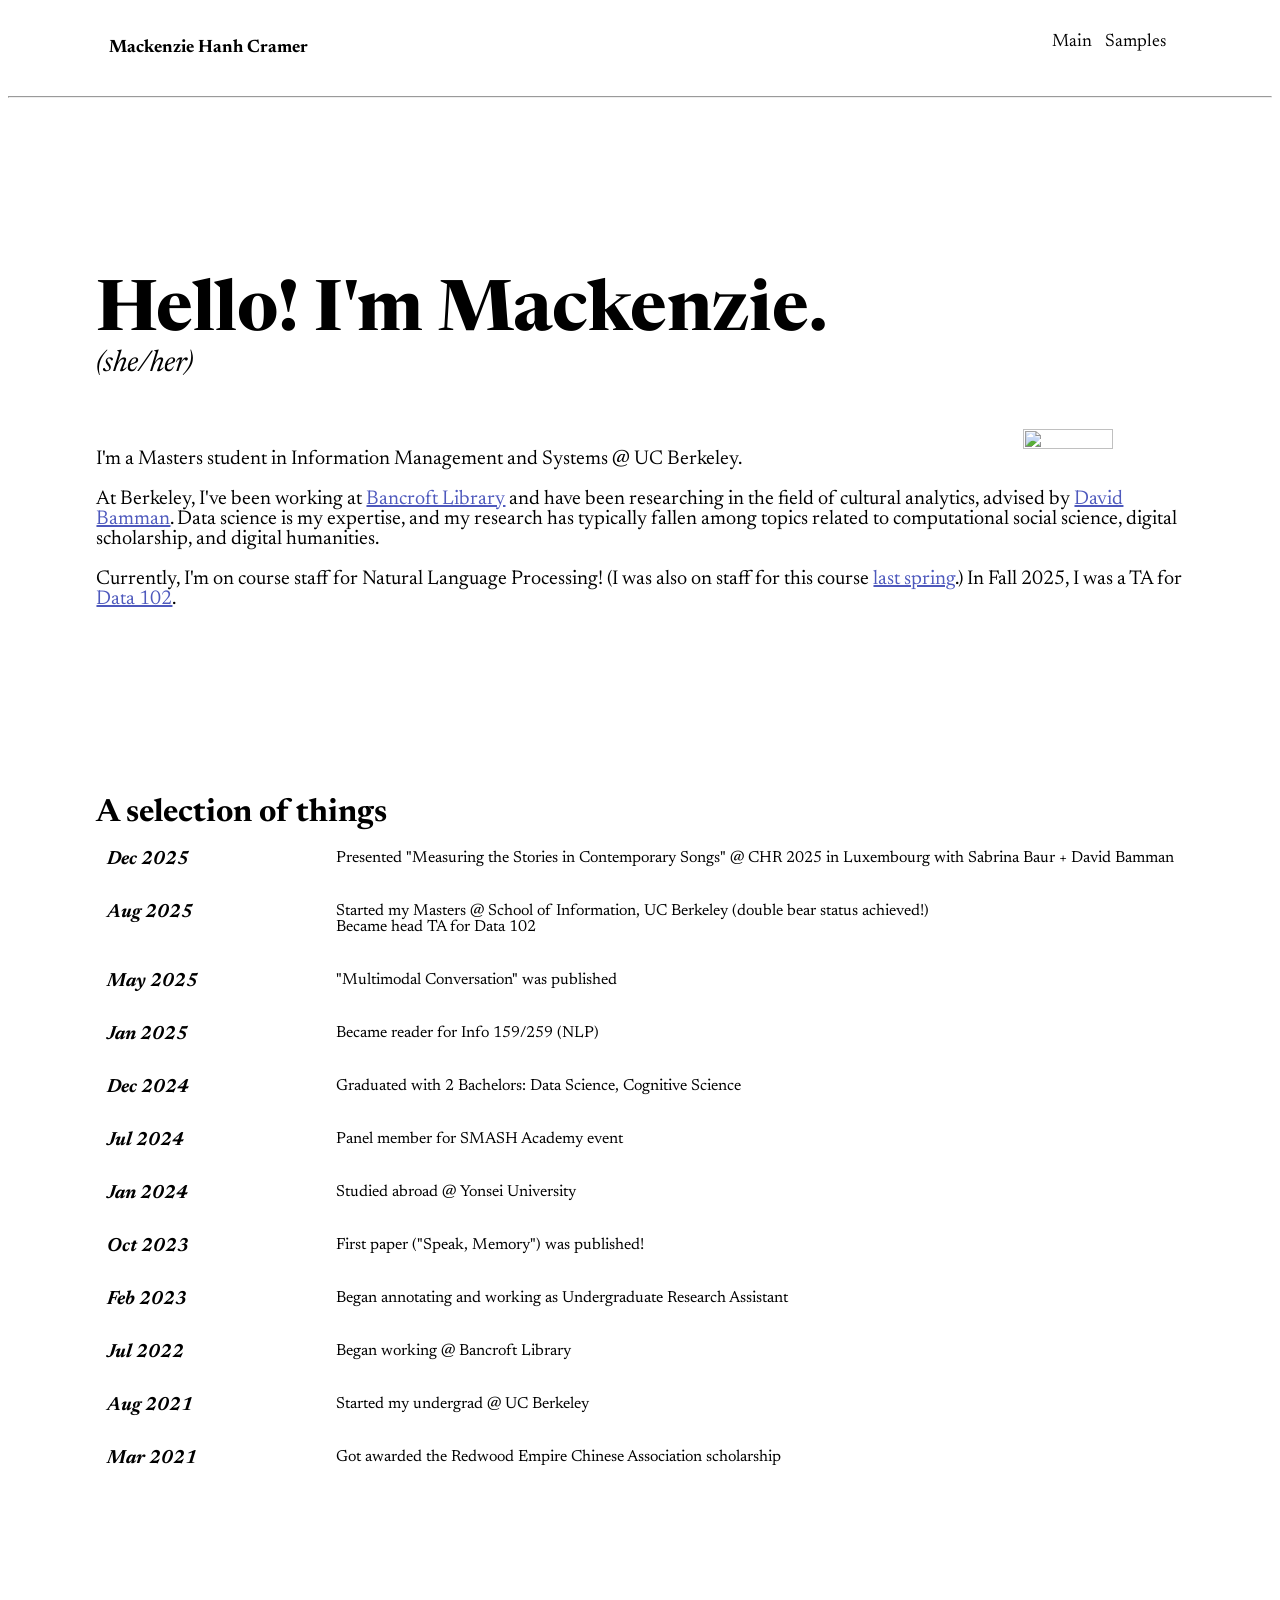
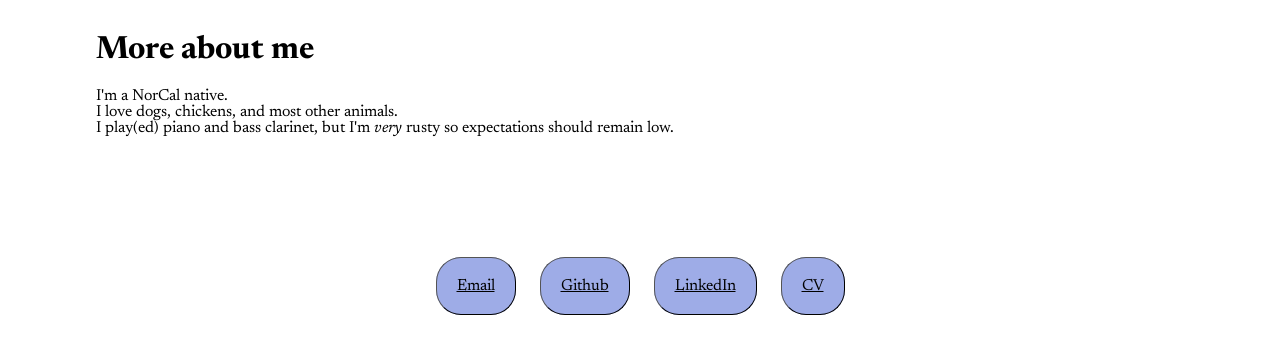
==== commit 79fb97de: "minor changes, mostly to footer" ====
--- a/index.html
+++ b/index.html
@@ -54,7 +54,7 @@
             </div>
 
             <div class="timeline">
-                <h1>A selection of things I've been up to</h1>
+                <h1>A selection of things</h1>
 
                 <article class="event">
                     <aside class="timeline-date">Dec 2025</aside>
@@ -132,12 +132,10 @@
         </main>
 
         <footer>
-            <div class="footer-bottom">
-                <a href="mailto:mackenzie.hanh@ischool.berkeley.edu" class="button">Email</a>
-                <a href="https://github.com/mackenziehanhcramer" class="button" target = "_blank">Github</a>
-                <a href ="https://www.linkedin.com/in/mackenzie-hanh-cramer" class="button" target = "_blank">LinkedIn</a>
-                <a href ="cv.html" class="button">CV</a>
-            </div>
+            <a href="mailto:mackenzie.hanh@ischool.berkeley.edu" class="button">Email</a>
+            <a href="https://github.com/mackenziehanhcramer" class="button" target = "_blank">Github</a>
+            <a href ="https://www.linkedin.com/in/mackenzie-hanh-cramer" class="button" target = "_blank">LinkedIn</a>
+            <a href ="cv.html" class="button">CV</a>
         </footer>
 
      </body>
--- a/styler.css
+++ b/styler.css
@@ -27,26 +27,6 @@
     font-family: "Newsreader", sans-serif;
     text-align: left;
     cursor: grab;
-}
-
-.footer-bottom {
-    font-family: "Newsreader", sans-serif;
-    text-align: center;
-    width: device-width;
-    bottom:0;
-    padding:0;
-    padding-bottom:3%;
-    height: 30px;
-}
-
-img{
-    width: 60%;
-    height: 60%;
-    margin:auto;
-
-    display:block;
-    max-width: 200px;
-    min-width:150px;
 }
 
 div {
@@ -105,13 +85,6 @@
     margin:0;
 }
 
-button{
-    height:35px;
-    font-family: "Newsreader", sans-serif;
-    font-weight:bold;
-    
-}
-
 .pub-authors{
     margin:0;
     margin-bottom:5px;
@@ -124,8 +97,18 @@
     padding-top:0;
 }
 
+img{
+    width: 60%;
+    height: 60%;
+    margin:auto;
+
+    display:block;
+    max-width: 200px;
+    min-width:150px;
+}
+
 aside {
-    width: 30%;
+    width: auto;
     padding-left: 1%;
     padding-right: 1%;
     padding-bottom: 1%;
@@ -147,12 +130,30 @@
     font-weight:bolder;
 }
 
+footer{
+    font-family: "Newsreader", sans-serif;
+    text-align: center;
+    width: device-width;
+    bottom:0;
+    padding:0;
+    margin-bottom:30px;
+    height: 30px;
+}
+
+button{
+    height:35px;
+    font-family: "Newsreader", sans-serif;
+    font-weight:bold; 
+}
+
 a.button {
-    padding: 2% 5%;
-    margin: 2%;
+    width:auto;
+    height:auto;
+    padding: 20px;
+    margin: 10px;
     margin-bottom: 0px;
     border: 1px outset buttonborder;
-    border-radius: 3px;
+    border-radius: 25px;
     color:rgb(0, 0, 0);
     background-color: rgb(158, 172, 231);
 }
